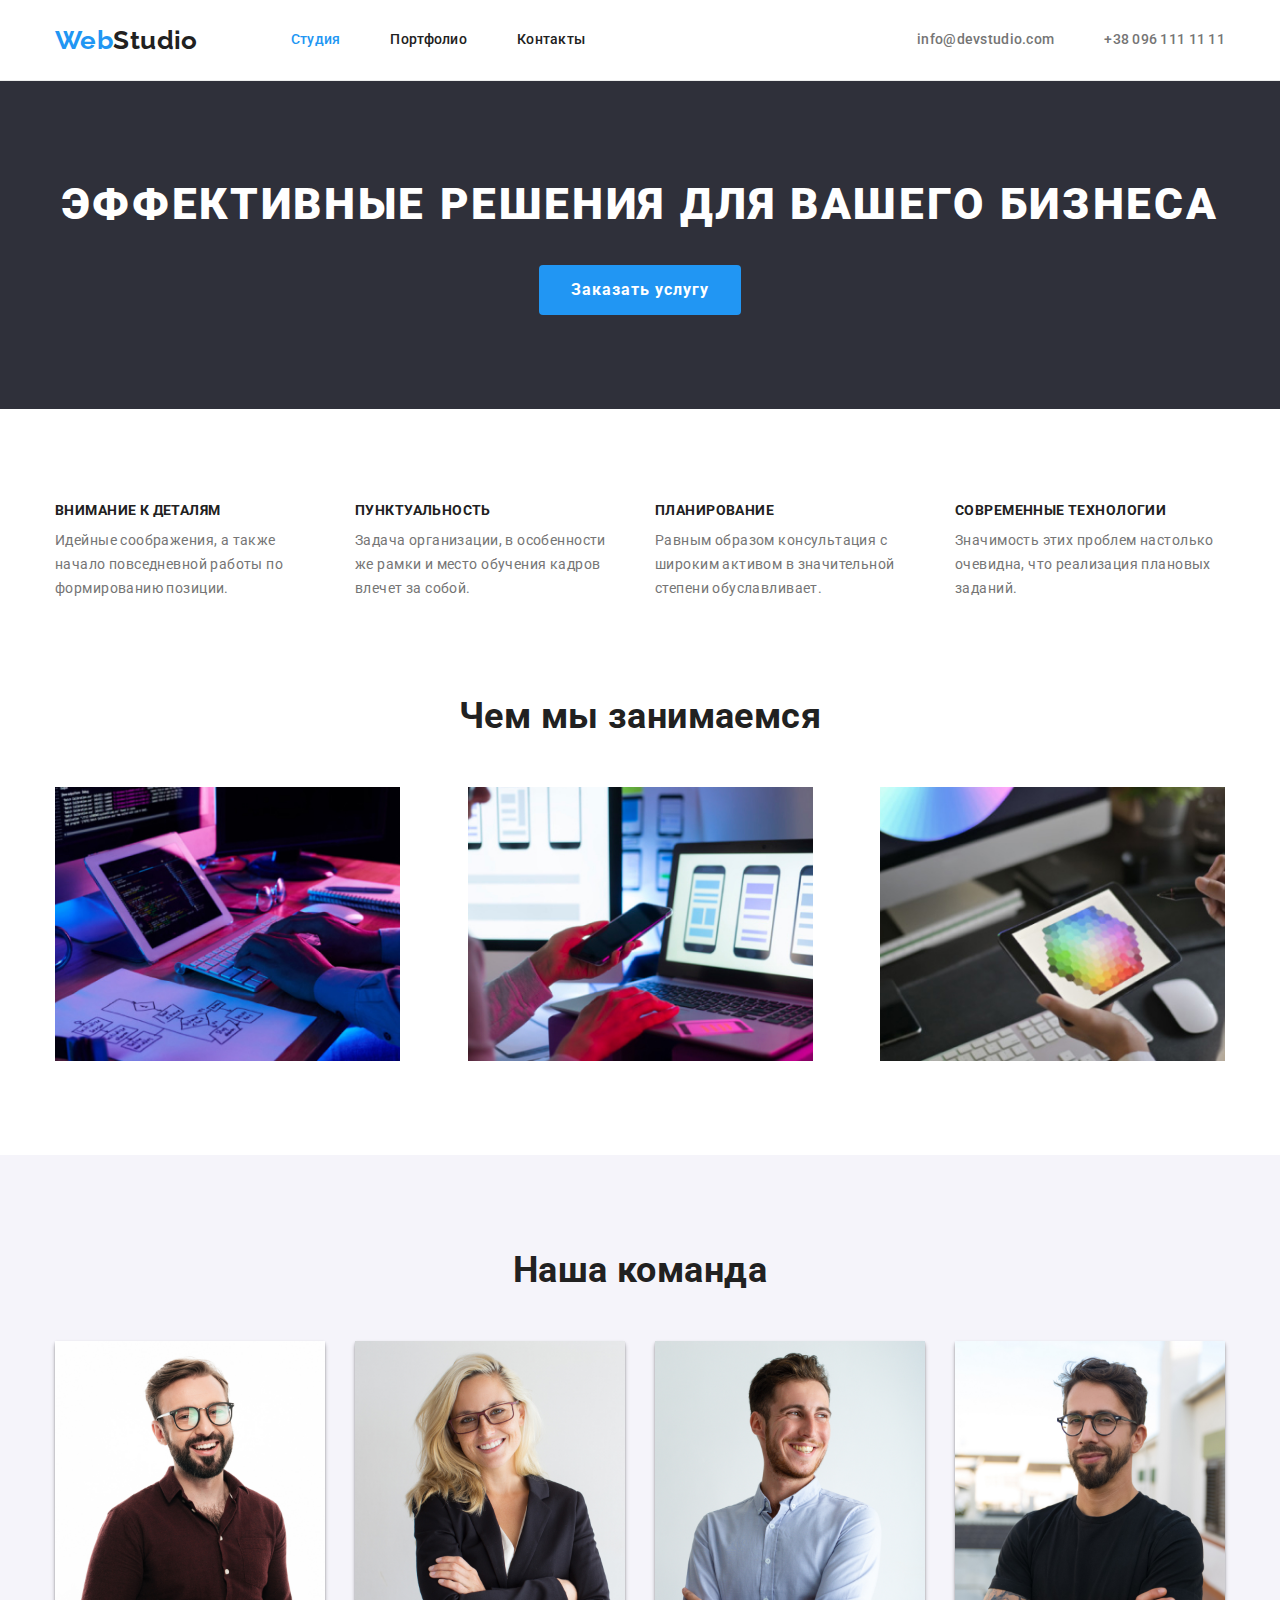
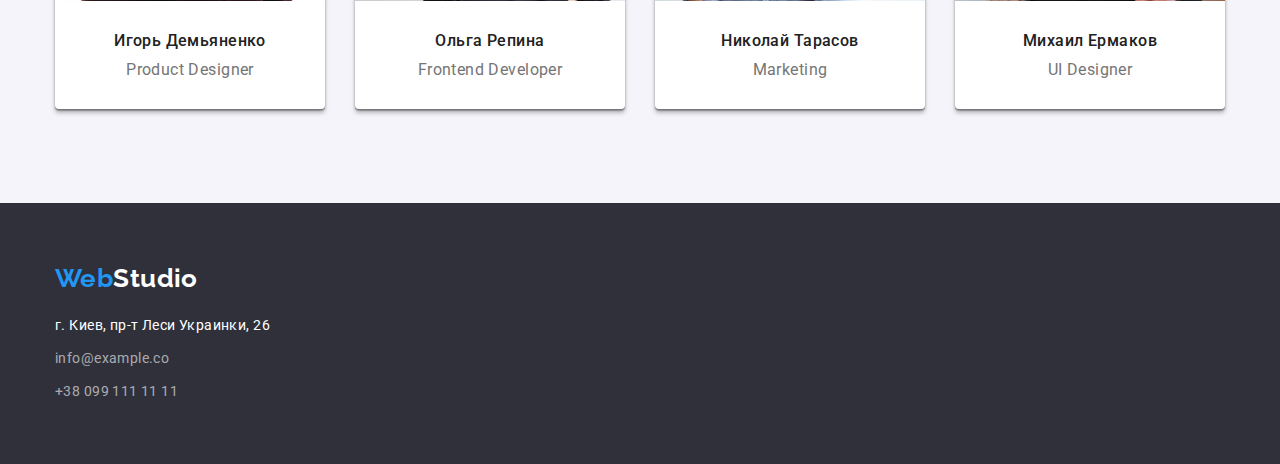
==== index.html @ d21815ed "hw-3-finish" ====
<!DOCTYPE html>
<html lang="ru">

<head>
    <meta charset="UTF-8">
    <meta http-equiv="X-UA-Compatible" content="IE=edge">
    <meta name="viewport" content="width=device-width, initial-scale=1.0">
    <title>Студия веб разработки</title>
    <link
        href="https://fonts.googleapis.com/css2?family=Raleway:wght@700&family=Roboto:wght@400;500;700;900&display=swap"
        rel="stylesheet">
    <link rel="stylesheet"
        href="https://cdnjs.cloudflare.com/ajax/libs/modern-normalize/1.1.0/modern-normalize.min.css">
    <link rel="stylesheet" href="./css/styles.css">
</head>

<body>

    <!-- header -->

    <header class="page-header">
        <div class="container main-nav">
            <nav class="header-nav">
                <a class="logo" href="./index.html">Web<span class="head-logo">Studio</span></a>
                <ul class="site-nav list">
                    <li class="item"><a href="./index.html" class="nav-link current">Студия</a></li>
                    <li class="item"><a href="./portfolio.html" class="nav-link">Портфолио</a></li>
                    <li class="item"><a href="" class="nav-link">Контакты</a></li>
                </ul>
            </nav>
            <ul class="auth-nav list">
                <li class="item"><a class="link" href="mailto:info@devstudio.com">info@devstudio.com</a></li>
                <li class="item"><a class="link" href="tel:+380961111111">+38 096 111 11 11</a></li>
            </ul>
        </div>
    </header>
    <main>

        <!-- hero  -->

        <section class="hero section">
            <div class="container">
                <h1 class="hero-title">Эффективные решения для вашего бизнеса</h1>
                <button class="button" type="button">Заказать услугу</button>
            </div>
        </section>

        <!--  Our avdantages  -->

        <section class="section avdantages">
            <div class="container">
                <h2 class="visually-hidden">Наши преимущества</h2>
                <ul class="list">
                    <li class="item">
                        <h3 class="subtitle">Внимание к деталям</h3>
                        <p class="text">Идейные соображения, а также начало повседневной работы по формированию позиции.
                        </p>
                    </li>
                    <li class="item">
                        <h3 class="subtitle">Пунктуальность</h3>
                        <p class="text">Задача организации, в особенности же рамки и место обучения кадров влечет за
                            собой.</p>
                    </li>
                    <li class="item">
                        <h3 class="subtitle">Планирование</h3>
                        <p class="text">Равным образом консультация с широким активом в значительной степени
                            обуславливает.</p>
                    </li>
                    <li class="item">
                        <h3 class="subtitle">Современные технологии</h3>
                        <p class="text">Значимость этих проблем настолько очевидна, что реализация плановых заданий.</p>
                    </li>
                </ul>
            </div>
        </section>

        <!-- What are we doing -->

        <section class="section what-doing">
            <div class="container">
                <h2 class="section-title">Чем мы занимаемся</h2>
                <ul class="list">
                    <li class="item"><img src="./images/img.jpg" class="photo" alt="человек печататет на клавиатуре"
                            width="345"></li>
                    <li class="item"><img src="./images/img-1.jpg" class="photo" alt="чевушка держит в руке телефон"
                            width="345"></li>
                    <li class="item"><img src="./images/img-2.jpg" class="photo" alt="русует на планшете" width="345">
                    </li>
                </ul>
            </div>
        </section>

        <!-- Our team -->

        <section class="section our-team">
            <div class="container">
                <h2 class="section-title">Наша команда</h2>
                <ul class="list">
                    <li class="item">
                        <img src="./images/img-3.jpg" class="photo" alt="Игорь Демьяненко" width="270" height="260">
                        <h3 class="subtitle">Игорь Демьяненко</h3>
                        <p class="text" lang="en">Product Designer</p>
                    </li>
                    <li class="item">
                        <img src="./images/img-4.jpg" class="photo" alt="Ольга Репина" width="270" height="260">
                        <h3 class="subtitle">Ольга Репина</h3>
                        <p class="text" lang="en">Frontend Developer</p>
                    </li>
                    <li class="item">
                        <img src="./images/img-5.jpg" class="photo" alt="Николай Тарасов" width="270" height="260">
                        <h3 class="subtitle">Николай Тарасов</h3>
                        <p class="text" lang="en">Marketing</p>
                    </li>
                    <li class="item">
                        <img src="./images/img-6.jpg" class="photo" alt="Михаил Ермаков" width="270" height="260">
                        <h3 class="subtitle">Михаил Ермаков</h3>
                        <p class="text" lang="en">UI Designer</p>
                    </li>
                </ul>
            </div>
        </section>
    </main>

    <!-- footer  -->

    <footer class="footer">
        <div class="container">
            <a class="logo" href="./index.html">Web<span class="footer-logo">Studio</span></a>
            <address class="address">
                <p class="text">г. Киев, пр-т Леси Украинки, 26</p>
                <ul class="list">
                    <li class="item">
                        <a class="link" href="mailto:info@example.co">info@example.co</a>
                    </li>
                    <li class="item">
                        <a class="link" href="tel:+380991111111">+38 099 111 11 11</a>
                    </li>
                </ul>
            </address>
        </div>
    </footer>
</body>

</html>
---- css/styles.css ----
:root {
    --primary-bg-color: #FFFFFF;
    --secondary-bg-color: #F5F4FA;
    --footer-bg-color: #2F303A;
    --accent-color: #2196F3;
    --title-text-color: #212121;
    --primery-text-color: #757575;
    --footer-link-color: rgba(255,255,255,.6);

}

body {
    font-family: 'Roboto', sans-serif;
    font-size: 14px;
    line-height: 1.71;
    letter-spacing: 0.03em;
    color: var(--primery-text-color);
    background-color: var(--primary-bg-color);
}

.container {
    width: 1200px;
    padding: 0 15px;
    margin-left: auto;
    margin-right: auto;
    
}

.section {
    padding-top: 94px;
    padding-bottom: 94px;
}

.list {
    padding: 0;
    margin: 0;
    list-style: none;
}

.visually-hidden {
    position: absolute;
    white-space: nowrap;
    width: 1px;
    height: 1px;
    overflow: hidden;
    border: 0;
    padding: 0;
    clip: rect(0 0 0 0);
    clip-path: inset(50%);
    margin: -1px;
}

/* logo */

.logo {
    color: var(--accent-color);
    font-family: 'Raleway', sans-serif;
    font-weight: 700;
    font-size: 26px;
    line-height: 1.19;
    text-decoration: none;
}

.head-logo {
    color: var(--title-text-color);
}

.footer-logo {
    color: var(--primary-bg-color);
}

/* site nav */

.main-nav {
    display: flex;
    align-items: center;
}

.header-nav {
    display: flex;
    align-items: center;
}

.site-nav {
    display: flex;
    margin-left: 93px;

}

.site-nav .current {
    color: var(--accent-color);
}

.site-nav .item:not(:last-child) {
    margin-right: 50px;
}

.nav-link {
    display: block;
    padding-top: 32px;
    padding-bottom: 32px;

    color: var(--title-text-color);
    font-weight: 500;
    line-height: 1.14;
    letter-spacing: 0.02em;
    text-decoration: none;
}

.site-nav .nav-link:hover,
.site-nav .nav-link:focus {
    color: var(--accent-color);
}


/* auth nav */

.auth-nav {
    display: flex;
    margin-left: auto;
}

.auth-nav .link {
    display: block;
    padding-top: 32px;
    padding-bottom: 32px;

    color: var(--primery-text-color);
    font-weight: 500;
    line-height: 1.14;
    letter-spacing: 0.02em;
    text-decoration: none;
}

.auth-nav .link:hover,
.auth-nav .link:focus {
    color: var(--accent-color);
    
}

.auth-nav .item:not(:last-child) {
    margin-right: 50px;
}

.page-header {
    border-bottom: 1px solid #ECECEC;
}


/* hero */

.hero {
    background-color: var(--footer-bg-color);
    text-align: center;
}

.hero-title {
    margin-left: auto;
    margin-right: auto;
    margin-bottom: 30px;
    margin-top: 0;

    color: var(--primary-bg-color);
    font-weight: 900;
    font-size: 44px;
    line-height: 1.36;
    letter-spacing: 0.06em;
    text-transform: uppercase;
}

.hero .button {
    min-width: 200px;
    min-height: 50px;
    padding: 10px 32px;
}

/* button */

.button {
    color: var(--primary-bg-color);
    background-color: var(--accent-color);
    font-family: inherit;
    font-weight: 700;
    font-size: 16px;
    line-height: 1.88;
    letter-spacing: 0.06em;
    cursor: pointer;
    border: none;
    border-radius: 4px;
}

.button-filter {
    color: var(--title-text-color);
    background-color: var(--secondary-bg-color);
    font-family: inherit;
    font-weight: 500;
    font-size: 16px;
    line-height: 1.63;
    letter-spacing: 0.03em;
    cursor: pointer;
    border: none;
    border-radius: 4px;
}

.button-filter:hover,
.button-filter:focus {
    color: var(--primary-bg-color);
    background-color: var(--accent-color);
}

/* title */

.section-title {
    margin-top: 0;
    margin-bottom: 50px;

    color: var(--title-text-color);
    font-weight: 700;
    font-size: 36px;
    line-height: 1.17;
    text-align: center;
}

/* Our avdantages */

.avdantages .list {
    display: flex;
}

.avdantages .subtitle {
    margin-top: 0;
    margin-bottom: 10px;

    color: var(--title-text-color);
    font-weight: 700;
    font-size: 14px;
    line-height: 1.14;
    text-transform: uppercase;
}

.avdantages .item {
    width: 270px;
}

.avdantages .item:not(:last-child) {
    margin-right: 30px;
}

.avdantages .text {
    padding: 0;
    margin: 0;
}


/* <!-- What are we doing --> */

.section.what-doing {
    padding-top: 0;
}

.what-doing .list {
    display: flex;
    justify-content: space-between;
}

.what-doing .photo {
    display: block;
}

/* our team */

.our-team {
    background-color: var(--secondary-bg-color);
    font-size: 16px;
    line-height: 1.19;
}

.our-team .subtitle {
    color: var(--title-text-color);

    font-weight: 500;
    font-size: 16px;
}

.our-team .list {
    display: flex;
    justify-content: center;

}

.our-team .item {
    width: 270px;
    margin-right: 30px;
    padding-bottom: 30px;
    box-shadow: 0 2px 1px rgba(0, 0, 0, .2), 0 1px 1px rgba(0, 0, 0, .14), 0 1px 3px rgba(0, 0, 0, .12), 0 4px 4px rgba(0, 0, 0, .25);

    text-align: center;
    background-color: #fff;
    border-bottom-left-radius: 4px;
    border-bottom-right-radius: 4px;
}

.our-team .item:last-child {
    margin-right: 0;
}

.our-team .photo {
    display: block;
    margin-bottom: 30px;
}

.our-team .subtitle {
    margin: 0;
    margin-bottom: 10px;
}

.our-team .text {
    margin: 0;

}


/* footer */

.footer {
    background: var(--footer-bg-color);
    padding: 60px 0;
}

.footer .logo {
    display: inline-block;
    margin-bottom: 20px;
}

.footer .text {
    margin-top: 0;
    margin-bottom: 9px;
}

.footer .item:not(:last-child) {
    margin-bottom: 9px;
}

.address {
    color: var(--primary-bg-color);
    font-style: normal;
}

.footer .link {
    color: var(--footer-link-color);   
    text-decoration: none;
}

.footer .link:hover,
.footer .link:focus {
    color: var(--accent-color);
}

/* portfolio page */

.filter-nav {
    display: flex;
    justify-content: center;
    margin-bottom: 50px;
}

.filter-nav .item:not(:last-child) {
    margin-right: 8px;
}

.button-filter {
    padding: 6px 22px;
}

.portfolio-list {
    display: flex;
    flex-wrap: wrap;
    margin: -15px;
}

.portfolio-list .item {
    margin: 15px;
    width: 370px;
}

.portfolio-link {
    text-decoration: none;
}

.portfolio-list .photo {
    display: block;

}

.portfolio-list .box {
    padding: 20px 24px;
    border-right: 1px solid #EEEEEE;
    border-bottom: 1px solid #EEEEEE;
    border-left: 1px solid #EEEEEE;
}

.portfolio-list .subtitle {
    margin-top: 0;
    margin-bottom: 4px;

    color: var(--title-text-color);
    font-weight: 700;
    font-size: 18px;
    line-height: 2;
    letter-spacing: 0.06em;
}

.portfolio-list .text {
    margin-top: 0;
    margin-bottom: 0;

    color: var(--primery-text-color);
    font-size: 16px;
    line-height: 1.88;
}








/* .outline {
    outline: 2px solid tomato;
    background-color: rgb(206, 255, 157);
} */
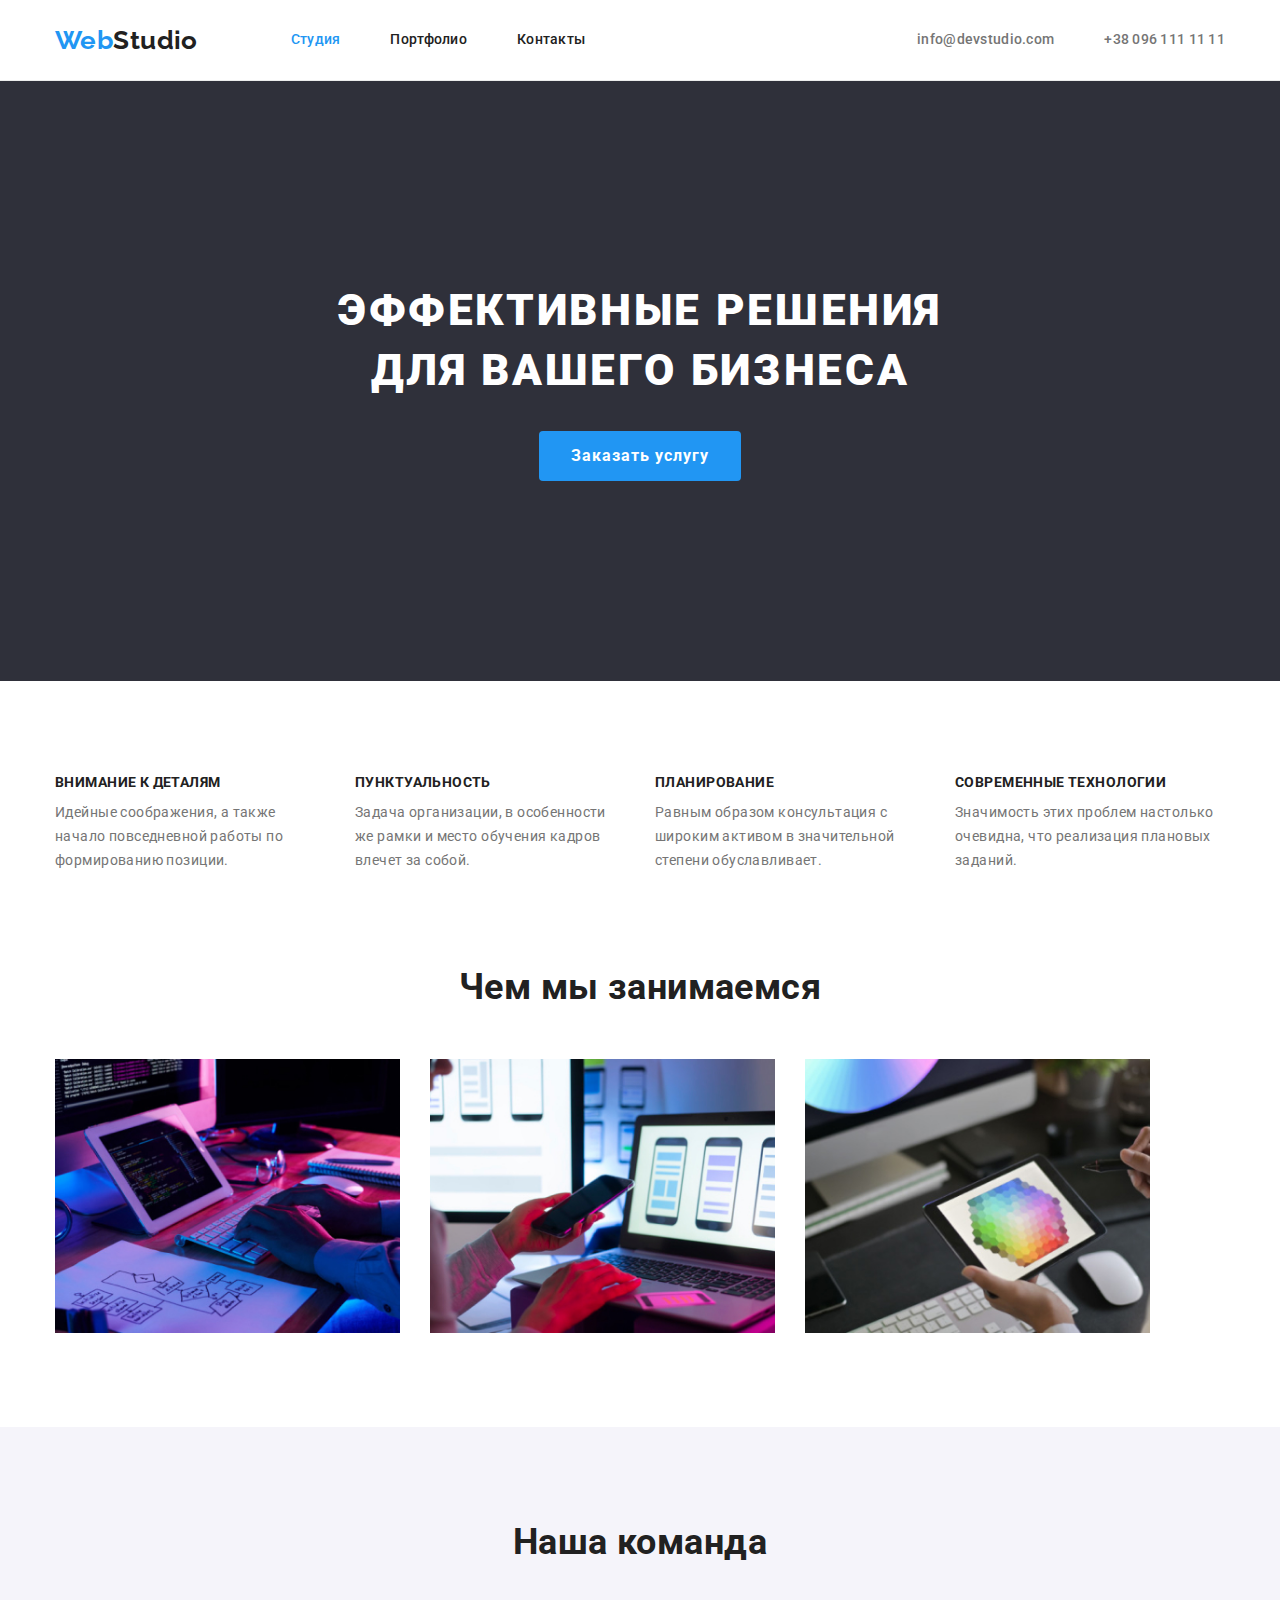
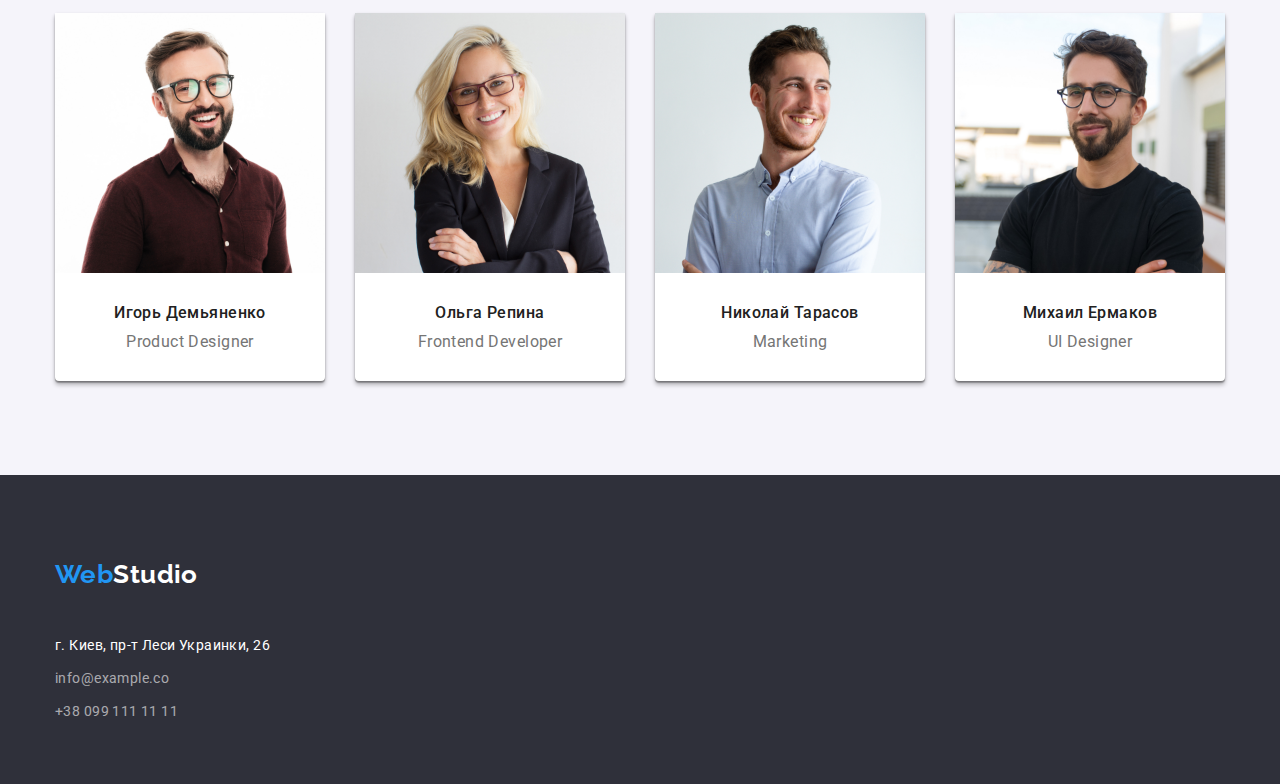
==== commit d2b809a2: "resubmite" ====
--- a/index.html
+++ b/index.html
@@ -98,23 +98,31 @@
                 <ul class="list">
                     <li class="item">
                         <img src="./images/img-3.jpg" class="photo" alt="Игорь Демьяненко" width="270" height="260">
-                        <h3 class="subtitle">Игорь Демьяненко</h3>
-                        <p class="text" lang="en">Product Designer</p>
+                        <div class="box">
+                            <h3 class="subtitle">Игорь Демьяненко</h3>
+                            <p class="text" lang="en">Product Designer</p>
+                        </div>
                     </li>
                     <li class="item">
                         <img src="./images/img-4.jpg" class="photo" alt="Ольга Репина" width="270" height="260">
-                        <h3 class="subtitle">Ольга Репина</h3>
-                        <p class="text" lang="en">Frontend Developer</p>
+                        <div class="box">
+                            <h3 class="subtitle">Ольга Репина</h3>
+                            <p class="text" lang="en">Frontend Developer</p>
+                        </div>
                     </li>
                     <li class="item">
                         <img src="./images/img-5.jpg" class="photo" alt="Николай Тарасов" width="270" height="260">
-                        <h3 class="subtitle">Николай Тарасов</h3>
-                        <p class="text" lang="en">Marketing</p>
+                        <div class="box">
+                            <h3 class="subtitle">Николай Тарасов</h3>
+                            <p class="text" lang="en">Marketing</p>
+                        </div>
                     </li>
                     <li class="item">
                         <img src="./images/img-6.jpg" class="photo" alt="Михаил Ермаков" width="270" height="260">
-                        <h3 class="subtitle">Михаил Ермаков</h3>
-                        <p class="text" lang="en">UI Designer</p>
+                        <div class="box">
+                            <h3 class="subtitle">Михаил Ермаков</h3>
+                            <p class="text" lang="en">UI Designer</p>
+                        </div>
                     </li>
                 </ul>
             </div>
--- a/css/styles.css
+++ b/css/styles.css
@@ -53,6 +53,9 @@
 /* logo */
 
 .logo {
+    padding: 24px 0;
+    margin-right: 93px;
+
     color: var(--accent-color);
     font-family: 'Raleway', sans-serif;
     font-weight: 700;
@@ -71,19 +74,14 @@
 
 /* site nav */
 
-.main-nav {
+.main-nav,
+.header-nav {
     display: flex;
     align-items: center;
 }
 
-.header-nav {
-    display: flex;
-    align-items: center;
-}
-
 .site-nav {
     display: flex;
-    margin-left: 93px;
 
 }
 
@@ -152,11 +150,15 @@
 .hero {
     background-color: var(--footer-bg-color);
     text-align: center;
+    padding-top: 200px;
+    padding-bottom: 200px;
+}
+
+.hero .container {
+    width: 696px;
 }
 
 .hero-title {
-    margin-left: auto;
-    margin-right: auto;
     margin-bottom: 30px;
     margin-top: 0;
 
@@ -208,6 +210,7 @@
     background-color: var(--accent-color);
 }
 
+
 /* title */
 
 .section-title {
@@ -260,8 +263,13 @@
 
 .what-doing .list {
     display: flex;
-    justify-content: space-between;
-}
+}
+
+.what-doing .item:not(:last-child) {
+    margin-right: 30px;
+}
+
+
 
 .what-doing .photo {
     display: block;
@@ -284,20 +292,18 @@
 
 .our-team .list {
     display: flex;
-    justify-content: center;
 
 }
 
 .our-team .item {
     width: 270px;
     margin-right: 30px;
-    padding-bottom: 30px;
-    box-shadow: 0 2px 1px rgba(0, 0, 0, .2), 0 1px 1px rgba(0, 0, 0, .14), 0 1px 3px rgba(0, 0, 0, .12), 0 4px 4px rgba(0, 0, 0, .25);
 
     text-align: center;
-    background-color: #fff;
+    background-color: var(--primary-bg-color);
     border-bottom-left-radius: 4px;
     border-bottom-right-radius: 4px;
+    box-shadow: 0 2px 1px rgba(0, 0, 0, .2), 0 1px 1px rgba(0, 0, 0, .14), 0 1px 3px rgba(0, 0, 0, .12), 0 4px 4px rgba(0, 0, 0, .25);
 }
 
 .our-team .item:last-child {
@@ -306,7 +312,13 @@
 
 .our-team .photo {
     display: block;
-    margin-bottom: 30px;
+    max-width: 100%;
+    height: auto;
+}
+
+.our-team .box {
+    padding-top: 30px;
+    padding-bottom: 30px;
 }
 
 .our-team .subtitle {
@@ -370,6 +382,11 @@
 
 .button-filter {
     padding: 6px 22px;
+}
+
+.filter-nav .current {
+    color: var(--primary-bg-color);
+    background-color: var(--accent-color);
 }
 
 .portfolio-list {
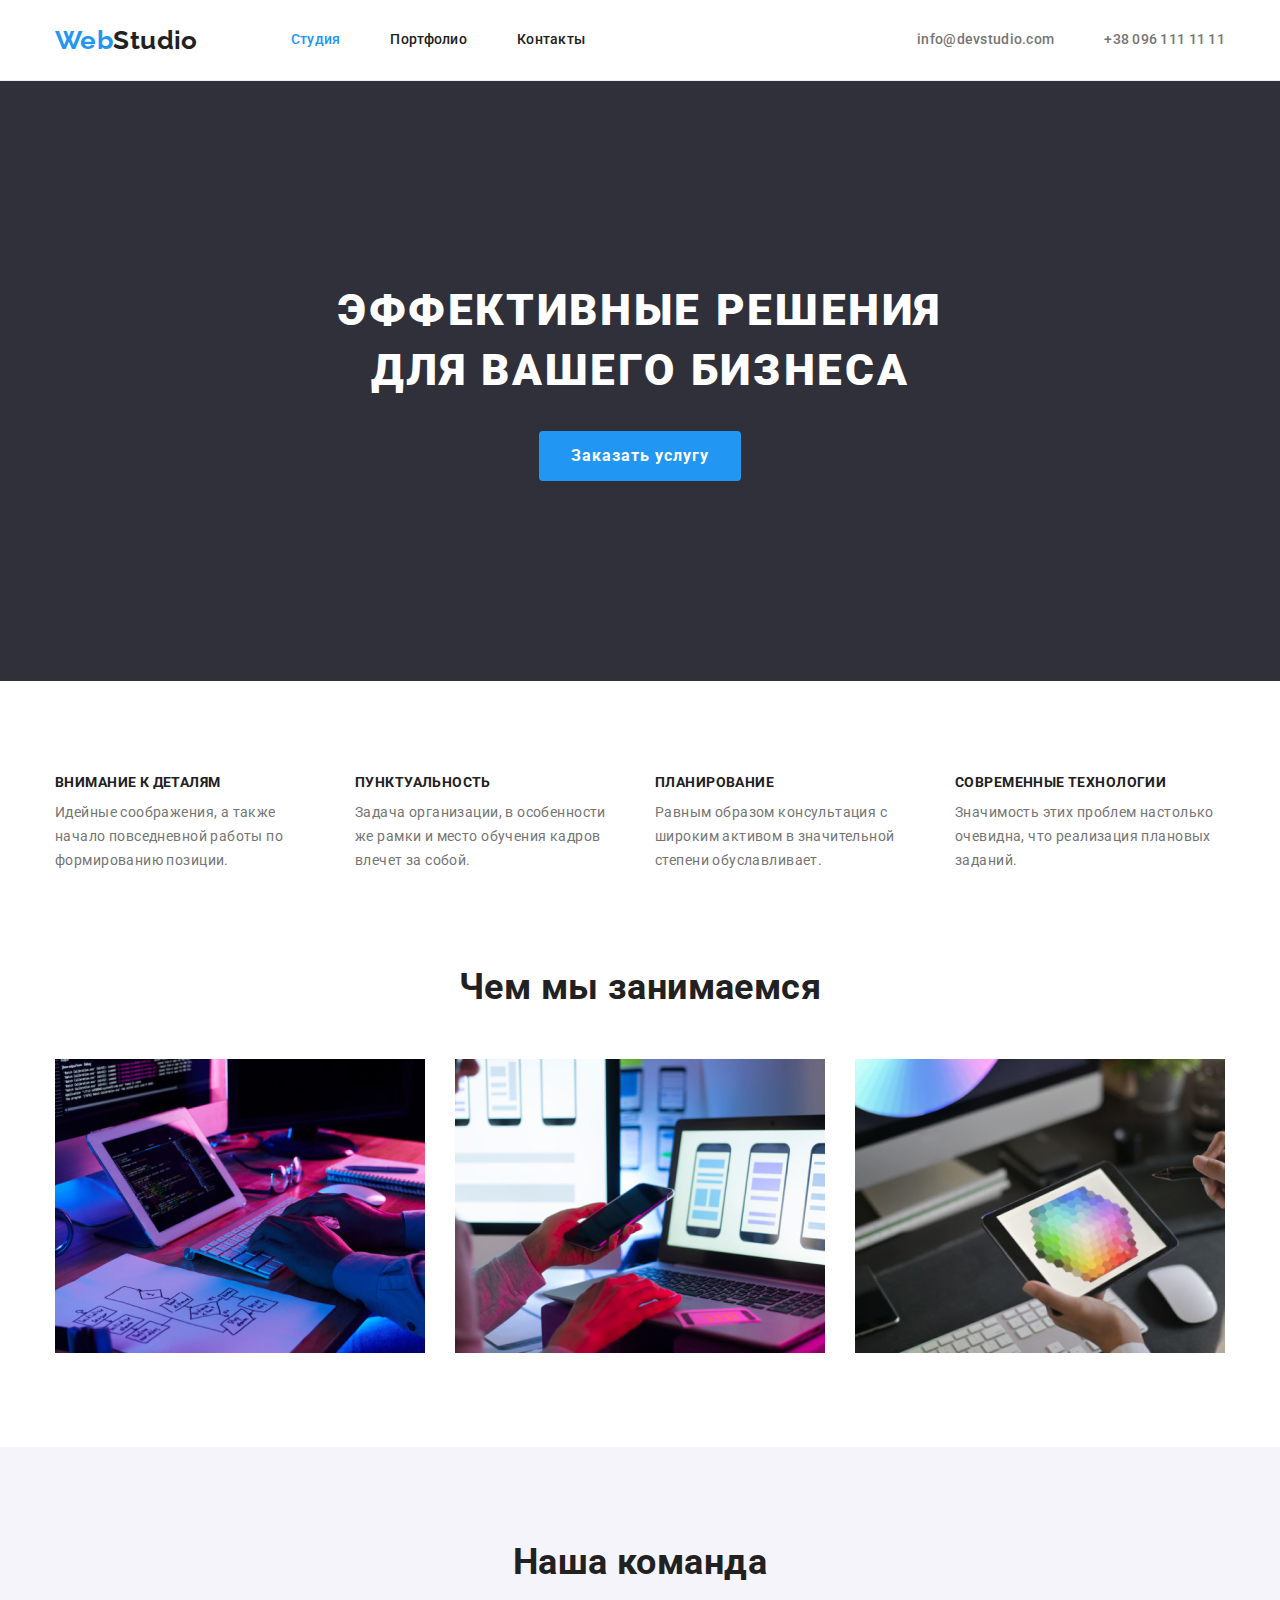
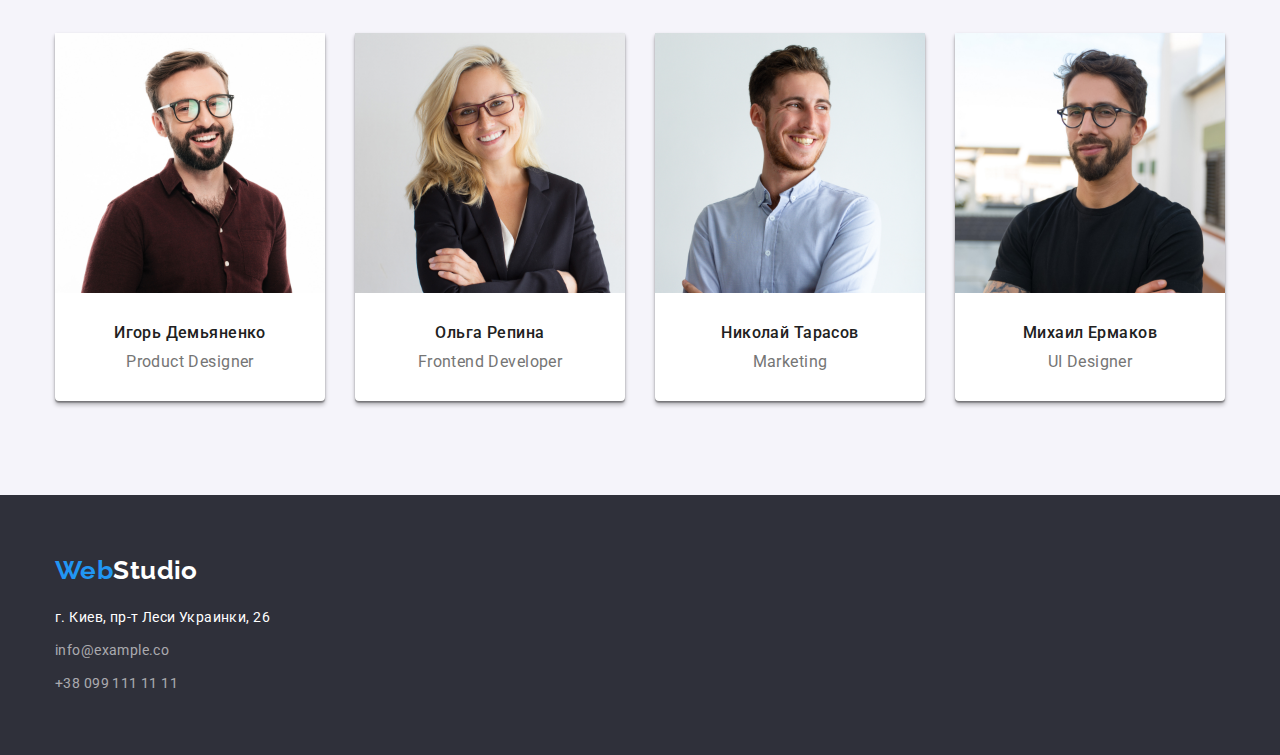
==== commit 731c6787: "finish" ====
--- a/index.html
+++ b/index.html
@@ -81,10 +81,10 @@
                 <h2 class="section-title">Чем мы занимаемся</h2>
                 <ul class="list">
                     <li class="item"><img src="./images/img.jpg" class="photo" alt="человек печататет на клавиатуре"
-                            width="345"></li>
+                            width="370"></li>
                     <li class="item"><img src="./images/img-1.jpg" class="photo" alt="чевушка держит в руке телефон"
-                            width="345"></li>
-                    <li class="item"><img src="./images/img-2.jpg" class="photo" alt="русует на планшете" width="345">
+                            width="370"></li>
+                    <li class="item"><img src="./images/img-2.jpg" class="photo" alt="русует на планшете" width="370">
                     </li>
                 </ul>
             </div>
--- a/css/styles.css
+++ b/css/styles.css
@@ -53,15 +53,17 @@
 /* logo */
 
 .logo {
-    padding: 24px 0;
-    margin-right: 93px;
-
     color: var(--accent-color);
     font-family: 'Raleway', sans-serif;
     font-weight: 700;
     font-size: 26px;
     line-height: 1.19;
     text-decoration: none;
+}
+
+.page-header .logo {
+    margin-right: 93px;
+    padding: 24px 0;
 }
 
 .head-logo {
@@ -269,11 +271,11 @@
     margin-right: 30px;
 }
 
-
-
 .what-doing .photo {
     display: block;
-}
+
+}
+
 
 /* our team */
 
@@ -446,4 +448,4 @@
 /* .outline {
     outline: 2px solid tomato;
     background-color: rgb(206, 255, 157);
-} */+} */
